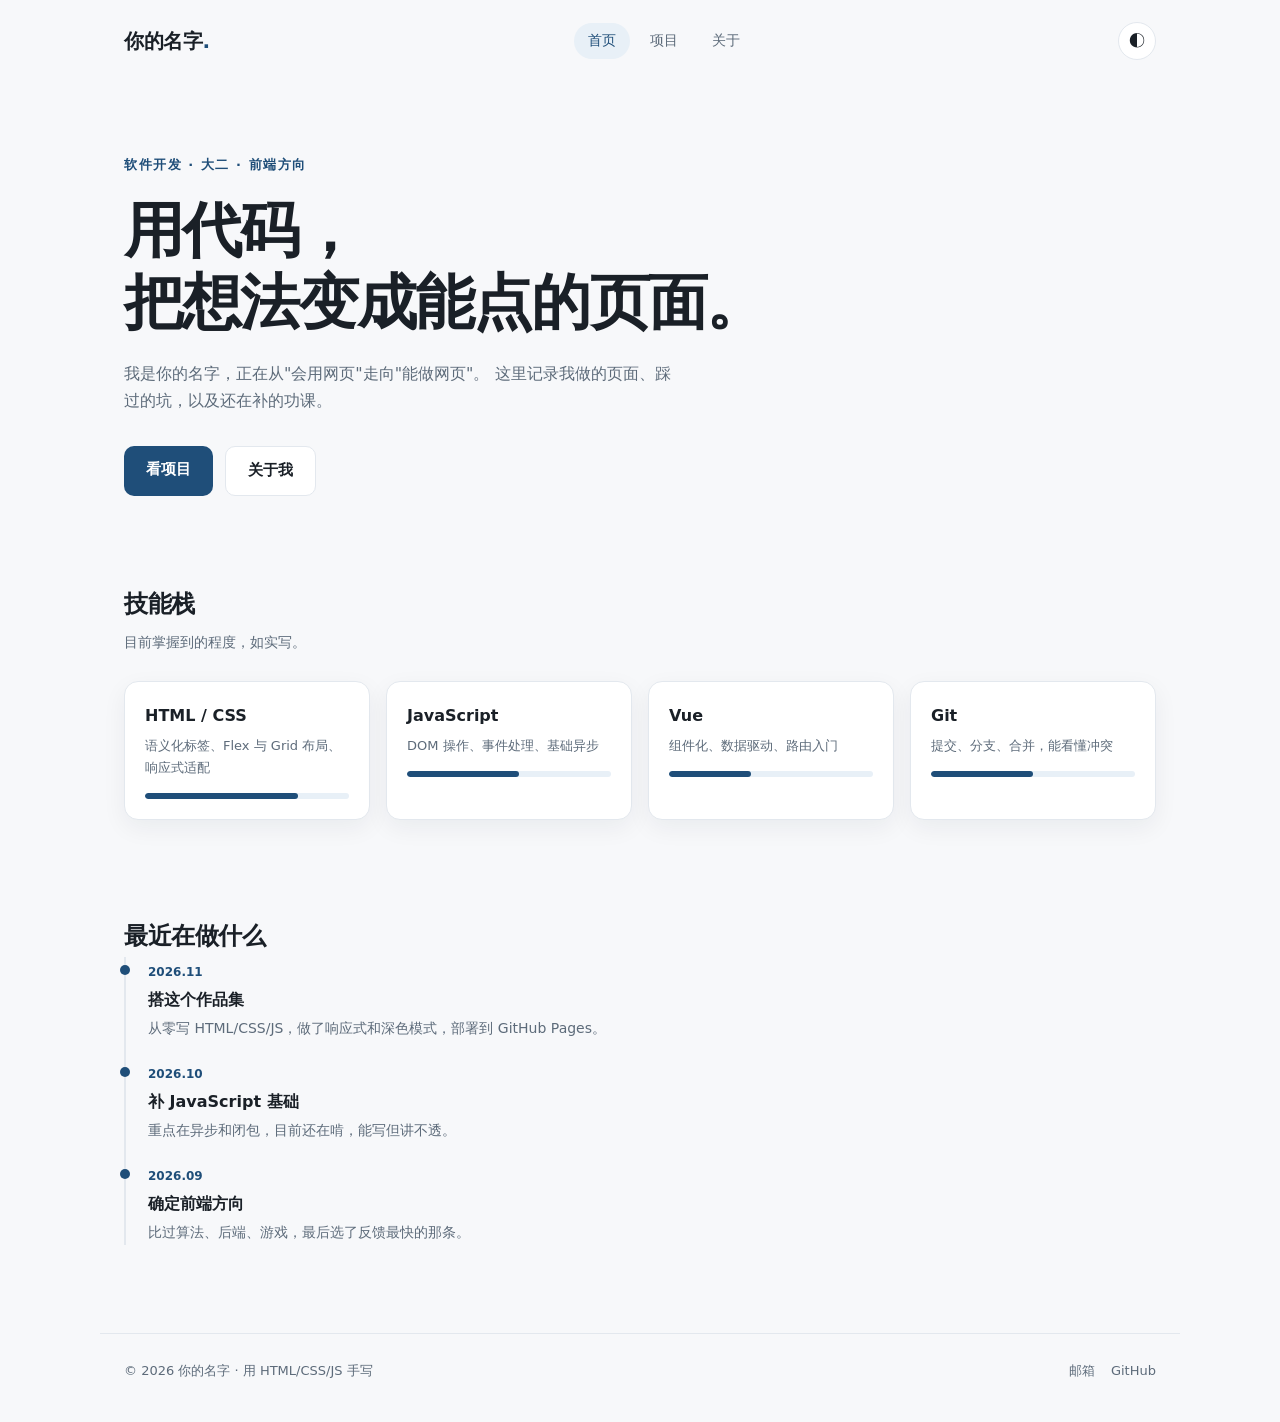
==== index.html @ 48a85612 "add index.html" ====
<!DOCTYPE html>
<html lang="zh-CN" data-theme="light">
<head>
  <meta charset="UTF-8" />
  <meta name="viewport" content="width=device-width, initial-scale=1.0" />
  <title>你的名字 · 前端作品集</title>
  <meta name="description" content="软件开发专业在读，方向是 Web 前端开发。" />
  <link rel="stylesheet" href="assets/style.css" />
</head>
<body>
  <header class="site-header">
    <a class="logo" href="index.html">你的名字<span class="dot">.</span></a>

    <nav class="nav" aria-label="主导航">
      <a href="index.html" class="nav-link is-active">首页</a>
      <a href="projects.html" class="nav-link">项目</a>
      <a href="about.html" class="nav-link">关于</a>
    </nav>

    <button class="theme-toggle" id="themeToggle" aria-label="切换深色模式">
      <span class="theme-icon">◐</span>
    </button>
  </header>

  <main>
    <section class="hero">
      <p class="eyebrow">软件开发 · 大二 · 前端方向</p>
      <h1 class="hero-title">
        用代码，<br />
        把想法变成能点的页面。
      </h1>
      <p class="hero-desc">
        我是你的名字，正在从"会用网页"走向"能做网页"。
        这里记录我做的页面、踩过的坑，以及还在补的功课。
      </p>

      <div class="hero-actions">
        <a class="btn btn-primary" href="projects.html">看项目</a>
        <a class="btn btn-ghost" href="about.html">关于我</a>
      </div>
    </section>

    <section class="section">
      <h2 class="section-title">技能栈</h2>
      <p class="section-sub">目前掌握到的程度，如实写。</p>

      <ul class="skill-grid">
        <li class="skill-card">
          <h3>HTML / CSS</h3>
          <p>语义化标签、Flex 与 Grid 布局、响应式适配</p>
          <div class="bar"><span style="width: 75%"></span></div>
        </li>
        <li class="skill-card">
          <h3>JavaScript</h3>
          <p>DOM 操作、事件处理、基础异步</p>
          <div class="bar"><span style="width: 55%"></span></div>
        </li>
        <li class="skill-card">
          <h3>Vue</h3>
          <p>组件化、数据驱动、路由入门</p>
          <div class="bar"><span style="width: 40%"></span></div>
        </li>
        <li class="skill-card">
          <h3>Git</h3>
          <p>提交、分支、合并，能看懂冲突</p>
          <div class="bar"><span style="width: 50%"></span></div>
        </li>
      </ul>
    </section>

    <section class="section">
      <h2 class="section-title">最近在做什么</h2>
      <div class="timeline">
        <div class="timeline-item">
          <span class="timeline-date">2026.11</span>
          <div>
            <h3>搭这个作品集</h3>
            <p>从零写 HTML/CSS/JS，做了响应式和深色模式，部署到 GitHub Pages。</p>
          </div>
        </div>
        <div class="timeline-item">
          <span class="timeline-date">2026.10</span>
          <div>
            <h3>补 JavaScript 基础</h3>
            <p>重点在异步和闭包，目前还在啃，能写但讲不透。</p>
          </div>
        </div>
        <div class="timeline-item">
          <span class="timeline-date">2026.09</span>
          <div>
            <h3>确定前端方向</h3>
            <p>比过算法、后端、游戏，最后选了反馈最快的那条。</p>
          </div>
        </div>
      </div>
    </section>
  </main>

  <footer class="site-footer">
    <p>© 2026 你的名字 · 用 HTML/CSS/JS 手写</p>
    <p class="footer-links">
      <a href="mailto:you@example.com">邮箱</a>
      <a href="https://github.com/" target="_blank" rel="noopener">GitHub</a>
    </p>
  </footer>

  <script src="assets/main.js"></script>
</body>
</html>
---- assets/style.css ----
/* ============================================================
   作品集样式表
   1. 变量与主题
   2. 基础排版
   3. 页头与导航
   4. 首页 Hero
   5. 通用区块与卡片
   6. 项目页
   7. 关于页
   8. 页脚
   9. 响应式
   ============================================================ */

/* ---------- 1. 变量与主题 ---------- */
:root {
  --bg: #f7f8fa;
  --surface: #ffffff;
  --text: #1a2027;
  --muted: #5d6b7a;
  --line: #e3e8ee;
  --accent: #1f4e79;
  --accent-soft: #e8f0f7;
  --radius: 14px;
  --shadow: 0 8px 24px rgba(18, 38, 58, 0.06);
}

/* 深色模式：JS 给 html 加 data-theme="dark" */
html[data-theme="dark"] {
  --bg: #0e1620;
  --surface: #16202c;
  --text: #e8eef5;
  --muted: #9aabbc;
  --line: #24313f;
  --accent: #5aa9e6;
  --accent-soft: #1b2b3a;
  --shadow: 0 8px 24px rgba(0, 0, 0, 0.35);
}

/* ---------- 2. 基础排版 ---------- */
* {
  box-sizing: border-box;
  margin: 0;
  padding: 0;
}

html,
body {
  max-width: 100%;
  overflow-x: hidden;
}

body {
  font-family: "Segoe UI", "PingFang SC", "Microsoft YaHei", system-ui, sans-serif;
  background: var(--bg);
  color: var(--text);
  line-height: 1.7;
  transition: background 0.25s ease, color 0.25s ease;
}

img {
  max-width: 100%;
  display: block;
}

a {
  color: inherit;
  text-decoration: none;
}

/* ---------- 3. 页头与导航 ---------- */
.site-header {
  display: flex;
  align-items: center;
  justify-content: space-between;
  gap: 16px;
  max-width: 1080px;
  margin: 0 auto;
  padding: 22px 24px;
}

.logo {
  font-size: 20px;
  font-weight: 700;
  letter-spacing: -0.02em;
}

.logo .dot {
  color: var(--accent);
}

.nav {
  display: flex;
  gap: 6px;
}

.nav-link {
  padding: 6px 14px;
  border-radius: 999px;
  font-size: 14px;
  color: var(--muted);
  transition: background 0.2s ease, color 0.2s ease;
}

.nav-link:hover,
.nav-link.is-active {
  background: var(--accent-soft);
  color: var(--accent);
}

.theme-toggle {
  width: 38px;
  height: 38px;
  border: 1px solid var(--line);
  border-radius: 50%;
  background: var(--surface);
  color: var(--text);
  cursor: pointer;
  font-size: 16px;
  transition: transform 0.2s ease;
}

.theme-toggle:hover {
  transform: rotate(20deg);
}

/* ---------- 4. 首页 Hero ---------- */
.hero {
  max-width: 1080px;
  margin: 0 auto;
  padding: 72px 24px 40px;
}

.eyebrow {
  font-size: 13px;
  letter-spacing: 0.12em;
  text-transform: uppercase;
  color: var(--accent);
  font-weight: 600;
  margin-bottom: 18px;
}

.hero-title {
  font-size: clamp(34px, 6vw, 60px);
  line-height: 1.2;
  letter-spacing: -0.03em;
  font-weight: 800;
  margin-bottom: 22px;
}

.hero-desc {
  max-width: 560px;
  color: var(--muted);
  font-size: 16px;
  margin-bottom: 32px;
}

.hero-actions {
  display: flex;
  gap: 12px;
  flex-wrap: wrap;
}

.btn {
  display: inline-block;
  padding: 11px 22px;
  border-radius: 10px;
  font-size: 15px;
  font-weight: 600;
  transition: transform 0.15s ease, opacity 0.15s ease;
}

.btn:hover {
  transform: translateY(-1px);
}

.btn-primary {
  background: var(--accent);
  color: #fff;
}

.btn-ghost {
  border: 1px solid var(--line);
  background: var(--surface);
}

/* ---------- 5. 通用区块与卡片 ---------- */
.section {
  max-width: 1080px;
  margin: 0 auto;
  padding: 48px 24px;
}

.section-title {
  font-size: 24px;
  font-weight: 700;
  letter-spacing: -0.02em;
}

.section-sub {
  color: var(--muted);
  font-size: 14px;
  margin: 6px 0 26px;
}

.skill-grid {
  display: grid;
  grid-template-columns: repeat(auto-fit, minmax(230px, 1fr));
  gap: 16px;
  list-style: none;
}

.skill-card {
  background: var(--surface);
  border: 1px solid var(--line);
  border-radius: var(--radius);
  padding: 20px;
  box-shadow: var(--shadow);
}

.skill-card h3 {
  font-size: 16px;
  margin-bottom: 6px;
}

.skill-card p {
  font-size: 13px;
  color: var(--muted);
  margin-bottom: 14px;
}

/* 技能进度条：宽度写在行内 style 里，方便改 */
.bar {
  height: 6px;
  background: var(--accent-soft);
  border-radius: 999px;
  overflow: hidden;
}

.bar span {
  display: block;
  height: 100%;
  background: var(--accent);
  border-radius: 999px;
}

/* 时间线 */
.timeline {
  display: grid;
  gap: 18px;
  border-left: 2px solid var(--line);
  padding-left: 22px;
}

.timeline-item {
  position: relative;
}

.timeline-item::before {
  content: "";
  position: absolute;
  left: -28px;
  top: 8px;
  width: 10px;
  height: 10px;
  border-radius: 50%;
  background: var(--accent);
}

.timeline-date {
  font-size: 12px;
  color: var(--accent);
  font-weight: 600;
}

.timeline-item h3 {
  font-size: 16px;
  margin: 2px 0 4px;
}

.timeline-item p {
  font-size: 14px;
  color: var(--muted);
}

/* ---------- 6. 项目页 ---------- */
.project-grid {
  display: grid;
  grid-template-columns: repeat(auto-fit, minmax(300px, 1fr));
  gap: 20px;
}

.project-card {
  background: var(--surface);
  border: 1px solid var(--line);
  border-radius: var(--radius);
  overflow: hidden;
  box-shadow: var(--shadow);
  display: flex;
  flex-direction: column;
}

.project-thumb {
  height: 160px;
  background: linear-gradient(135deg, var(--accent-soft), var(--surface));
  display: grid;
  place-items: center;
  color: var(--muted);
  font-size: 13px;
}

.project-body {
  padding: 20px;
}

.project-body h3 {
  font-size: 17px;
  margin-bottom: 8px;
}

.project-body p {
  font-size: 14px;
  color: var(--muted);
  margin-bottom: 14px;
}

.tags {
  display: flex;
  flex-wrap: wrap;
  gap: 6px;
  list-style: none;
}

.tags li {
  font-size: 12px;
  padding: 3px 10px;
  border-radius: 999px;
  background: var(--accent-soft);
  color: var(--accent);
}

/* ---------- 7. 关于页 ---------- */
.about-grid {
  display: grid;
  grid-template-columns: 1.4fr 1fr;
  gap: 40px;
  align-items: start;
}

.about-text p {
  margin-bottom: 16px;
  color: var(--muted);
}

.about-facts {
  background: var(--surface);
  border: 1px solid var(--line);
  border-radius: var(--radius);
  padding: 22px;
  box-shadow: var(--shadow);
}

.about-facts dl {
  display: grid;
  gap: 12px;
}

.about-facts dt {
  font-size: 12px;
  color: var(--muted);
}

.about-facts dd {
  font-size: 15px;
  font-weight: 600;
}

/* ---------- 8. 页脚 ---------- */
.site-footer {
  max-width: 1080px;
  margin: 40px auto 0;
  padding: 26px 24px 40px;
  border-top: 1px solid var(--line);
  display: flex;
  justify-content: space-between;
  gap: 12px;
  flex-wrap: wrap;
  font-size: 13px;
  color: var(--muted);
}

.footer-links {
  display: flex;
  gap: 16px;
}

/* ---------- 9. 响应式 ---------- */
@media (max-width: 768px) {
  .site-header {
    flex-wrap: wrap;
    padding: 16px 18px;
  }

  /* 手机上导航换行，别挤成一条 */
  .nav {
    order: 3;
    width: 100%;
    flex-wrap: wrap;
    gap: 4px;
  }

  .hero {
    padding: 40px 18px 24px;
  }

  .section {
    padding: 36px 18px;
  }

  .about-grid {
    grid-template-columns: 1fr;
    gap: 24px;
  }

  .site-footer {
    padding: 22px 18px 32px;
  }
}
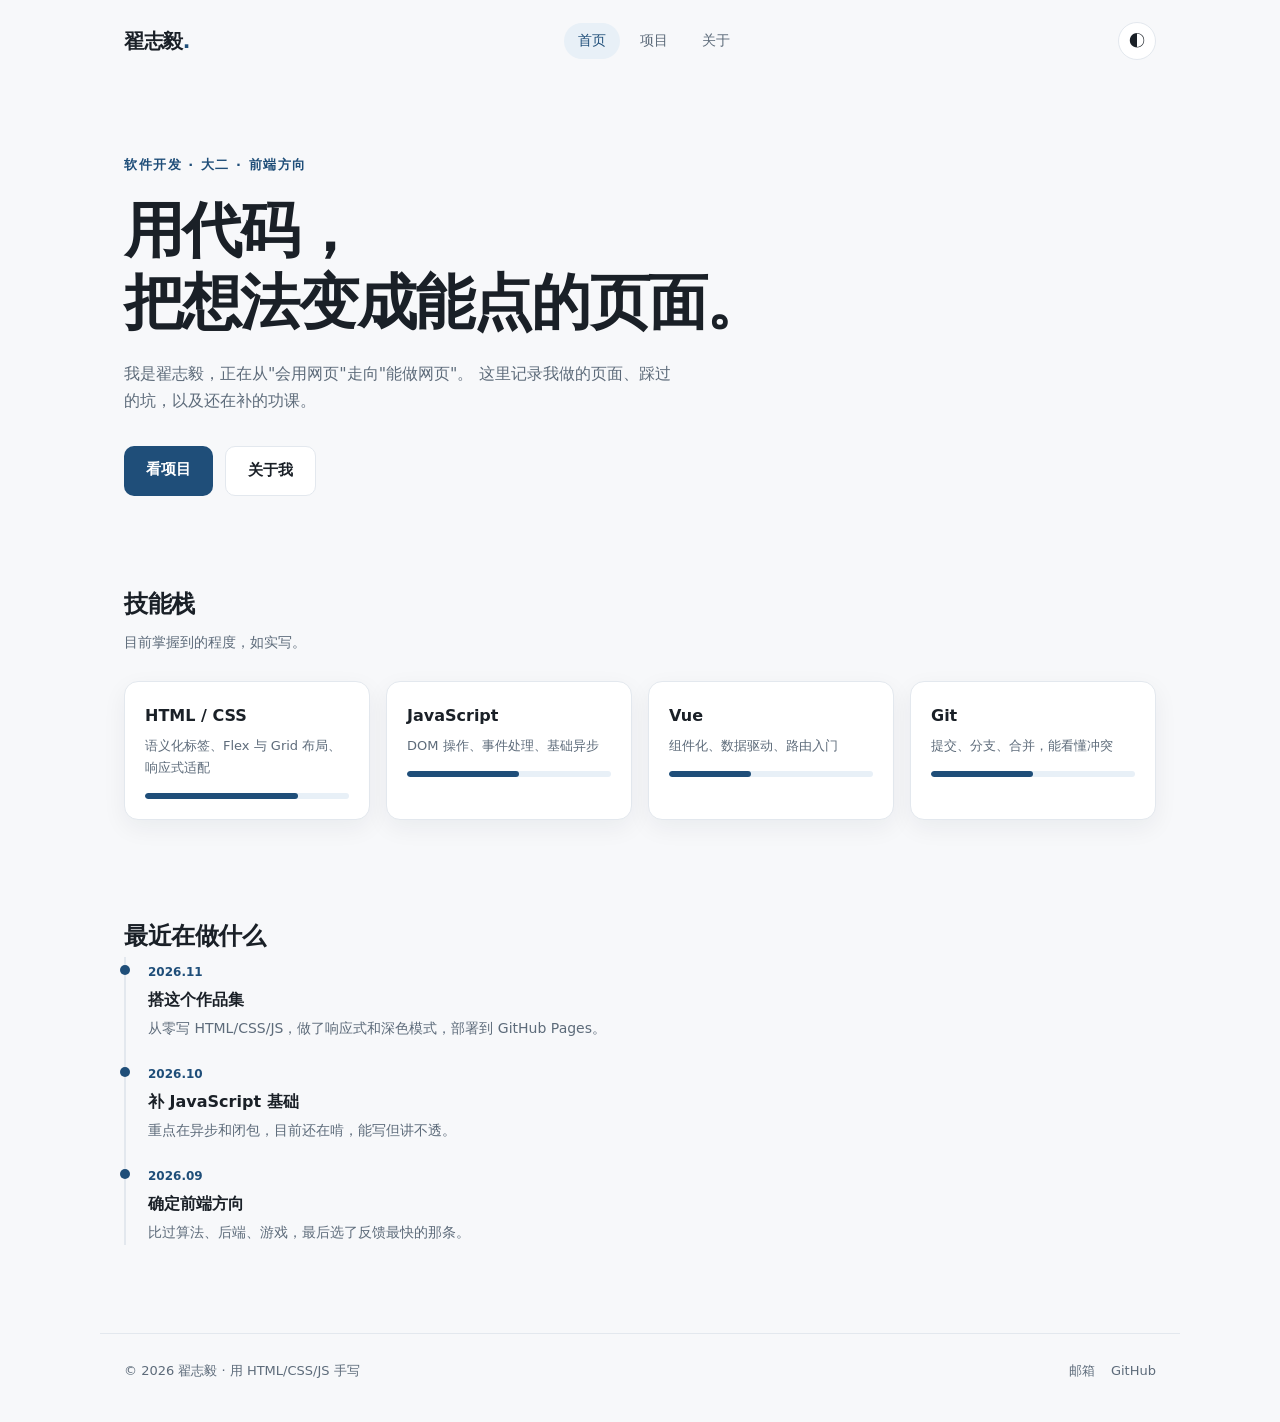
==== commit 86ca1f0b: "add index.html" ====
--- a/index.html
+++ b/index.html
@@ -3,13 +3,13 @@
 <head>
   <meta charset="UTF-8" />
   <meta name="viewport" content="width=device-width, initial-scale=1.0" />
-  <title>你的名字 · 前端作品集</title>
+  <title>翟志毅 · 前端作品集</title>
   <meta name="description" content="软件开发专业在读，方向是 Web 前端开发。" />
   <link rel="stylesheet" href="assets/style.css" />
 </head>
 <body>
   <header class="site-header">
-    <a class="logo" href="index.html">你的名字<span class="dot">.</span></a>
+    <a class="logo" href="index.html">翟志毅<span class="dot">.</span></a>
 
     <nav class="nav" aria-label="主导航">
       <a href="index.html" class="nav-link is-active">首页</a>
@@ -30,7 +30,7 @@
         把想法变成能点的页面。
       </h1>
       <p class="hero-desc">
-        我是你的名字，正在从"会用网页"走向"能做网页"。
+        我是翟志毅，正在从"会用网页"走向"能做网页"。
         这里记录我做的页面、踩过的坑，以及还在补的功课。
       </p>
 
@@ -97,10 +97,10 @@
   </main>
 
   <footer class="site-footer">
-    <p>© 2026 你的名字 · 用 HTML/CSS/JS 手写</p>
+    <p>© 2026 翟志毅 · 用 HTML/CSS/JS 手写</p>
     <p class="footer-links">
-      <a href="mailto:you@example.com">邮箱</a>
-      <a href="https://github.com/" target="_blank" rel="noopener">GitHub</a>
+      <a href="mailto:2475547762@qq.com">邮箱</a>
+      <a href="https://github.com/herny6969" target="_blank" rel="noopener">GitHub</a>
     </p>
   </footer>
 
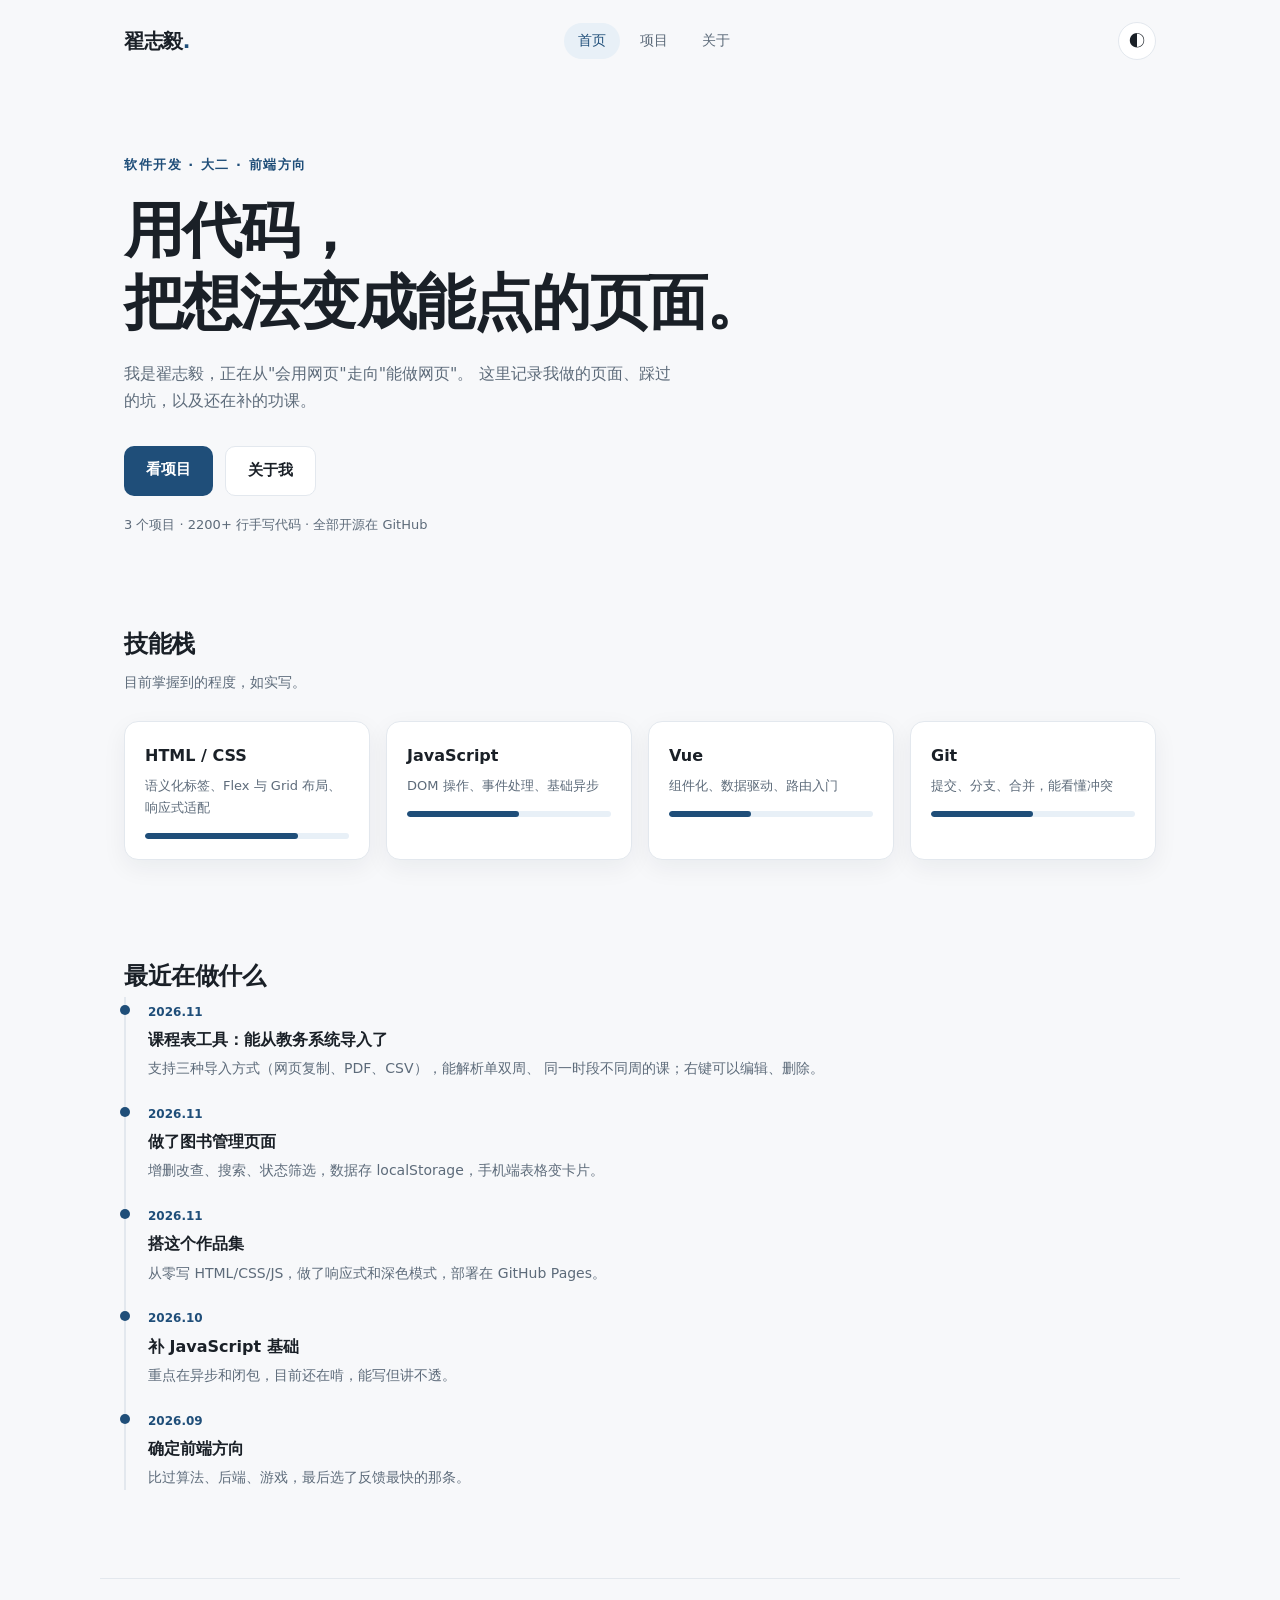
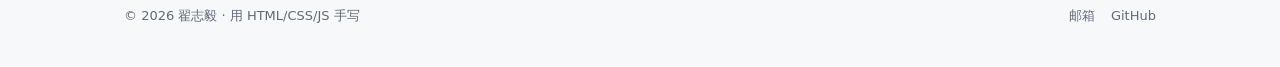
==== commit 6a9f8706: "add index.html" ====
--- a/index.html
+++ b/index.html
@@ -5,6 +5,7 @@
   <meta name="viewport" content="width=device-width, initial-scale=1.0" />
   <title>翟志毅 · 前端作品集</title>
   <meta name="description" content="软件开发专业在读，方向是 Web 前端开发。" />
+  <link rel="icon" href="favicon.svg" type="image/svg+xml" />
   <link rel="stylesheet" href="assets/style.css" />
 </head>
 <body>
@@ -38,6 +39,10 @@
         <a class="btn btn-primary" href="projects.html">看项目</a>
         <a class="btn btn-ghost" href="about.html">关于我</a>
       </div>
+
+      <p class="hero-meta">
+        3 个项目 · 2200+ 行手写代码 · 全部开源在 GitHub
+      </p>
     </section>
 
     <section class="section">
@@ -74,8 +79,25 @@
         <div class="timeline-item">
           <span class="timeline-date">2026.11</span>
           <div>
+            <h3>课程表工具：能从教务系统导入了</h3>
+            <p>
+支持三种导入方式（网页复制、PDF、CSV），能解析单双周、
+同一时段不同周的课；右键可以编辑、删除。
+            </p>
+          </div>
+        </div>
+        <div class="timeline-item">
+          <span class="timeline-date">2026.11</span>
+          <div>
+            <h3>做了图书管理页面</h3>
+            <p>增删改查、搜索、状态筛选，数据存 localStorage，手机端表格变卡片。</p>
+          </div>
+        </div>
+        <div class="timeline-item">
+          <span class="timeline-date">2026.11</span>
+          <div>
             <h3>搭这个作品集</h3>
-            <p>从零写 HTML/CSS/JS，做了响应式和深色模式，部署到 GitHub Pages。</p>
+            <p>从零写 HTML/CSS/JS，做了响应式和深色模式，部署在 GitHub Pages。</p>
           </div>
         </div>
         <div class="timeline-item">
--- a/assets/style.css
+++ b/assets/style.css
@@ -160,6 +160,12 @@
   flex-wrap: wrap;
 }
 
+.hero-meta {
+  margin-top: 18px;
+  font-size: 13px;
+  color: var(--muted);
+}
+
 .btn {
   display: inline-block;
   padding: 11px 22px;
@@ -300,12 +306,36 @@
 }
 
 .project-thumb {
-  height: 160px;
+  display: block;
+  height: 180px;
+  overflow: hidden;
   background: linear-gradient(135deg, var(--accent-soft), var(--surface));
-  display: grid;
-  place-items: center;
-  color: var(--muted);
-  font-size: 13px;
+  color: var(--muted);
+  font-size: 13px;
+}
+
+.project-thumb img {
+  width: 100%;
+  height: 100%;
+  object-fit: cover;
+  object-position: top center;
+  display: block;
+}
+
+.project-links {
+  display: flex;
+  gap: 16px;
+  margin-top: 14px;
+  font-size: 13px;
+}
+
+.project-links a {
+  color: var(--accent);
+  border-bottom: 1px solid transparent;
+}
+
+.project-links a:hover {
+  border-bottom-color: var(--accent);
 }
 
 .project-body {
